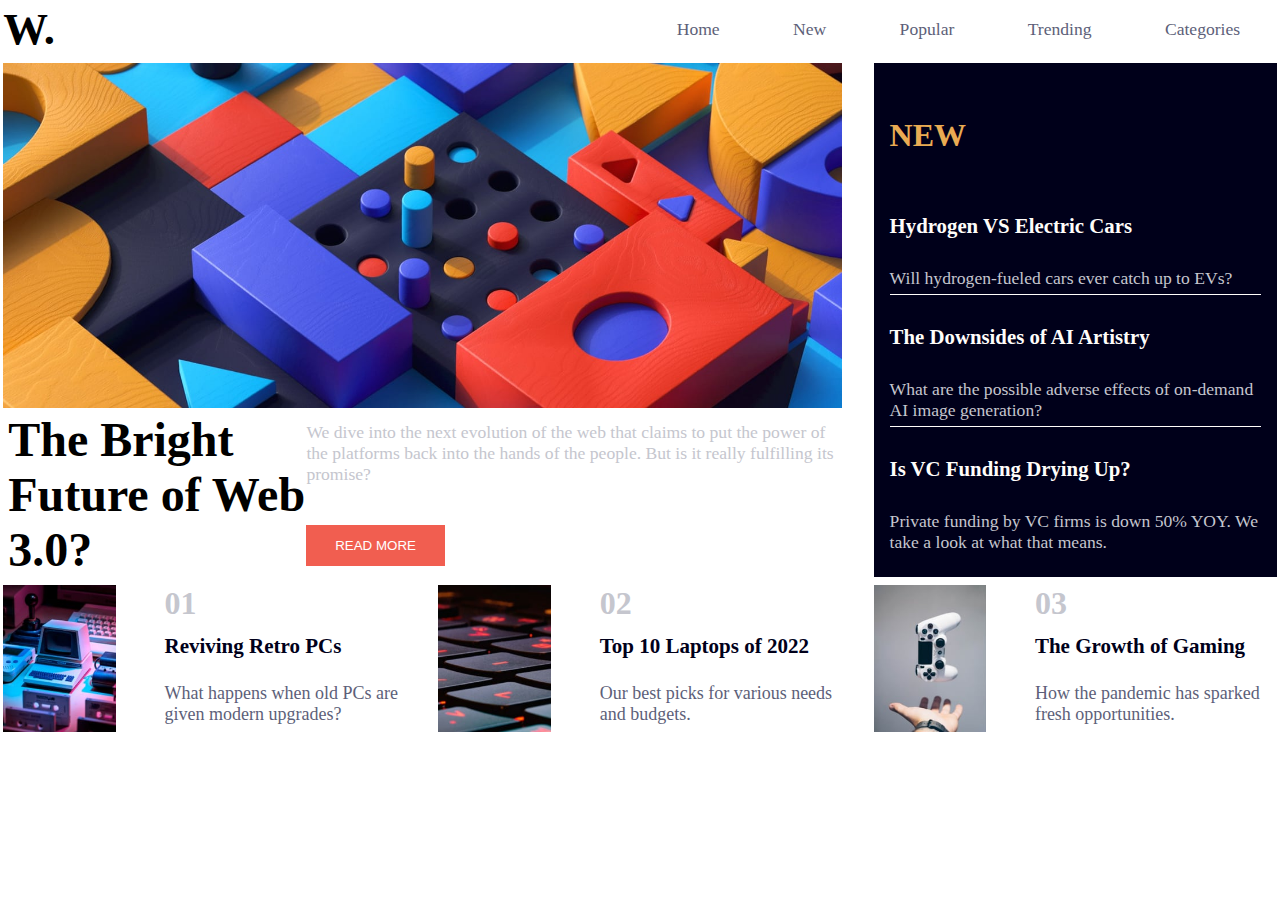
==== index.html @ d18aeab4 "Add files via upload" ====
<!DOCTYPE html>
<html lang="en">
<head>
  <meta charset="UTF-8">
  <meta http-equiv="X-UA-Compatible" content="IE=edge">
  <meta name="viewport" content="width=device-width, initial-scale=1.0">
  <link rel="stylesheet" href="./index.css">
  <title>Document</title>
</head>
<body>
   <div class="container">
     <div class="item one">
      <div class="iii ii"><p class="q">W.</p></div>
      <div class="ops"> 
        <div class="i"><a href="#" class="w">Home</a></div>
        <div class="i"><a href="#" class="w">New</a></div>
        <div class="i"><a href="#" class="w">Popular</a></div>
        <div class="i k"><a href="#" class="w">Trending</a></div>
        <div class="i k m"><a href="#" class="w">Categories</a></div>
      </div>
     </div>
     <div class="item two">
      <div class="i-d">
        <img src="./image/image-web-3-desktop.jpg" alt="image">
      </div>
      <div class="ii-d">
        <div class="p-i">
          <p class="p-a">The Bright Future of Web 3.0?</p>
        </div>
        <div class="p-ii">
          <p class="p-b">We dive into the next evolution of the web that claims to put the power of the platforms back into the hands of the people. But is it really fulfilling its promise?</p>
          <button><a href="./tesotomonialpro.html" target="_blank" style="text-decoration: none;color: white;">READ MORE</a></button>
        </div>
      </div>
     </div>
     <div class="item three">
      <div class="inner a">
        <p class="po">NEW</p>
      </div>
      <div class="inner b"><p class="poo">Hydrogen VS Electric Cars</p><p class="pooo"> Will hydrogen-fueled cars ever catch up to EVs? </p></div>
      <div class="inner c"><p class="poo"> The Downsides of AI Artistry</p><p class="pooo">What are the possible adverse effects of on-demand AI image generation?</p></div>
      <div class="inner d"><p class="poo">Is VC Funding Drying Up?</p><p class="pooo"> Private funding by VC firms is down 50% YOY. We take a look at what that means.</p></div>
     </div>
     <div class="item four">
       <div class="f-i">
        <img src="./image/image-retro-pcs.jpg" alt="machineryimage">
       </div>
       <div class="f-ii">
        <p class="pp-i">01</p>
        <p class="pp-ii">Reviving Retro PCs </p>
        <p class="pp-iii">What happens when old PCs are given modern upgrades?</p>
       </div>
     </div>
     <div class="item five">
       <div class="f-i">
        <img src="./image/image-top-laptops.jpg" alt="keyboardimage">
       </div>
       <div class="f-ii">
        <p class="pp-i">02</p>
        <p class="pp-ii">Top 10 Laptops of 2022</p>
        <p class="pp-iii">Our best picks for various needs and budgets.</p>
       </div>
     </div>
     <div class="item six">
       <div class="f-i" >
        <img src="./image/image-gaming-growth.jpg" alt="gameimage" style="object-fit: cover;">
       </div>
       <div class="f-ii">
        <p class="pp-i">03</p>
        <p class="pp-ii">The Growth of Gaming</p>
        <p class="pp-iii">How the pandemic has sparked fresh opportunities.</p>
       </div>
     </div>
   </div>
</body>
</html>
---- index.css ----
*{
  padding: 0;
  margin: 0;
  box-sizing: border-box;
}
.container{
  width:100%;
  height: auto;
  padding: 0.2rem;
  display: grid;
  grid-template-columns: repeat(3,1fr);
  grid-template-areas: 
  "one one one"
  "two two three"
  "four five six"
  ;
  grid-gap: 0.5rem 2rem;
}
.one{
  grid-area: one;
  display: flex;
  flex-direction: row;
}
.ops,.iii{
  width: 50%;
}
.w:hover{
  color: hsl(5, 85%, 63%);
}
.ops{
  display: flex;
  flex-direction: row;
  justify-content: space-around;
}
.iii{
  display: grid;
  place-items: center start;
}
.q{
  font-weight: 800;
  font-size: 2.8rem;
}
.i{
  display: grid;
  place-items: center;
}
.w{
  text-decoration: none;
  font-size: 1.1em;
  color: hsl(236, 13%, 42%);
}
.ops{
  display: flex; 
  flex-direction:row;
}
.two{
  grid-area: two;
  height: auto;
}
.p-ii button:hover{
  background-color: hsl(240, 100%, 5%);
}
.three{
  grid-area: three;
  padding: 1.5rem 1rem;
  display: grid;
  grid-template-columns: repeat(1,1fr);
  background-color: hsl(240, 100%, 5%);
}
.inner{
  height: auto;
}
.a{
  display: grid;
  place-items: center start;
}
.c , .d{
  margin-top: 5px;
  border-top: 1px solid hsl(36, 100%, 99%);
}
.b,.c,.d{
  display: grid;
  grid-template-columns: repeat(1,1fr);
  grid-template-rows: repeat(1,1fr);
  align-items: center;
}
.po{
  font-weight: 800;
  font-size: 2rem;
  color: hsl(35, 77%, 62%);
}
.poo{
  color: hsl(36, 100%, 99%);
  font-weight: 600;
  font-size: 1.3rem;
}
.pooo{
  color: hsl(233, 8%, 79%);
  font-weight: 500;
  font-size: 1.1rem;
}
.four{
  grid-area: four;
}
.five{
  grid-area: five;
}
.six{
  grid-area: six;
}
.i-d{
  width: 100%;
  height: auto;
}
.i-d img{
  width: 100%;
  height: 100%;
}
.ii-d{
  display: flex;
  justify-content: space-between;
  align-items: center;
  flex-wrap: nowrap;
}
.p-i{
  width: 36%;
  margin-left: 5px;
  height: auto;
}
.p-ii{
  width: 64%;
  margin-right: 5px;
  height: auto;
}
.p-a{
  font-weight: 800;
  font-size: 3rem;
}
.p-b{
  font-size: 1.1rem;
  color: hsl(233, 8%, 79%);
}
.p-ii button{
  background-color:  hsl(5, 85%, 63%);
  border: none;
  margin-top: 2.5rem;
  padding: 0.8rem 1.8rem;
}
.pp-ii:hover{
  color:hsl(5, 85%, 63%);
  cursor: pointer;
}
.poo:hover{
  color: hsl(35, 77%, 62%);
  cursor: pointer;
}
.f-i{
  height: 100%;
  width: 28%;
}
.f-i img{
  width: 100%;
  height: 100%;
}
.f-ii{
  /* margin-left: 1.5rem;  */
  width: 60%;
 display: grid;
 grid-template-columns: repeat(1,1fr);
 grid-template-rows: repeat(3,1fr);
}
.four , .five , .six{
  display: flex;
  justify-content: space-between;
}
.pp-i{
  font-size: 2rem;
  font-weight: 800;
  color: hsl(233, 8%, 79%);
}
.pp-ii{
  font-size: 21px;
  font-weight: 700;
  color: hsl(240, 100%, 5%);
}
.pp-iii{
  font-size: 18px;
  font-weight: 400;
  color: hsl(236, 13%, 42%);
}
@media screen and (max-width:400px) {
  .container{
    grid-template-columns: repeat(1,1fr);
    padding: 2px 5px;   
    grid-template-areas: "one" "two" "three" "four"  "five" "six";
  }
  .i-d , .f-i img{
    width: 100%;
  }
  .f-i{
    width: 25%;
  }
  .f-ii{
    width: 70%;
  }
  .three{
    height: auto;
  }
  .k{
    display: none;
  }
  .p-i,.p-ii{
    width: 100%;
    height: auto;
    margin: 0;
  }
  .ii-d{
    flex-wrap: wrap;
  }
  .a{
    margin-bottom: 8px;
  }
}
@media  screen and (max-width:1100px) and (min-width:700px){
  .container{
    grid-template-columns: repeat(2,1fr);
    grid-template-areas: 
    "one one"
    "two two"
    "three four"
    "five six"
    ;

  }
}
@media screen and (max-width:700px) and (min-width:400px){
  .container{
    grid-template-columns: repeat(1,1fr);
    grid-template-areas: "one" "two" "three" "four" "five" "six";
  }
  .m{
    display: none;
  }
}
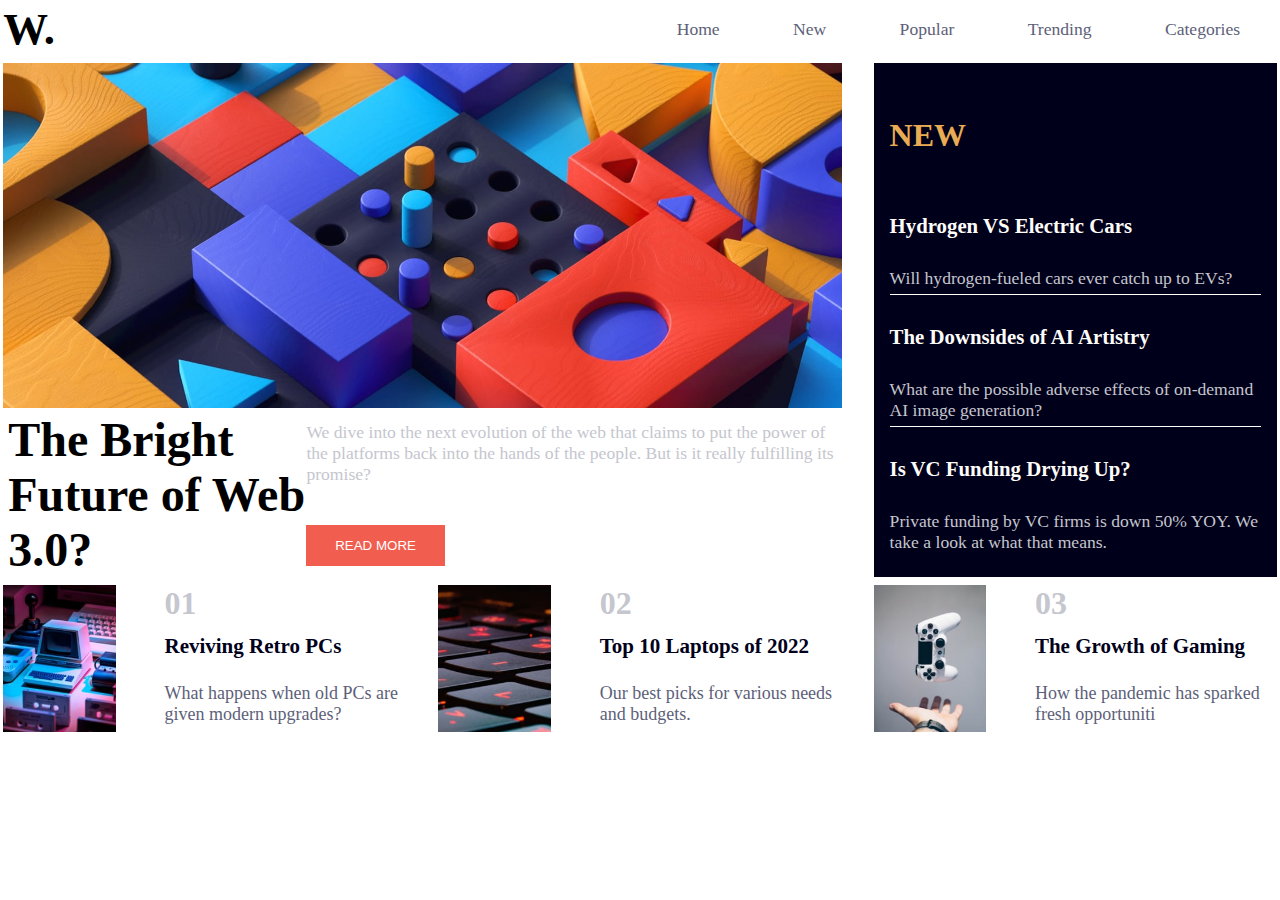
==== commit 950df695: "Update index.html" ====
--- a/index.html
+++ b/index.html
@@ -68,9 +68,9 @@
        <div class="f-ii">
         <p class="pp-i">03</p>
         <p class="pp-ii">The Growth of Gaming</p>
-        <p class="pp-iii">How the pandemic has sparked fresh opportunities.</p>
+        <p class="pp-iii">How the pandemic has sparked fresh opportuniti</p>
        </div>
      </div>
    </div>
 </body>
-</html>+</html>
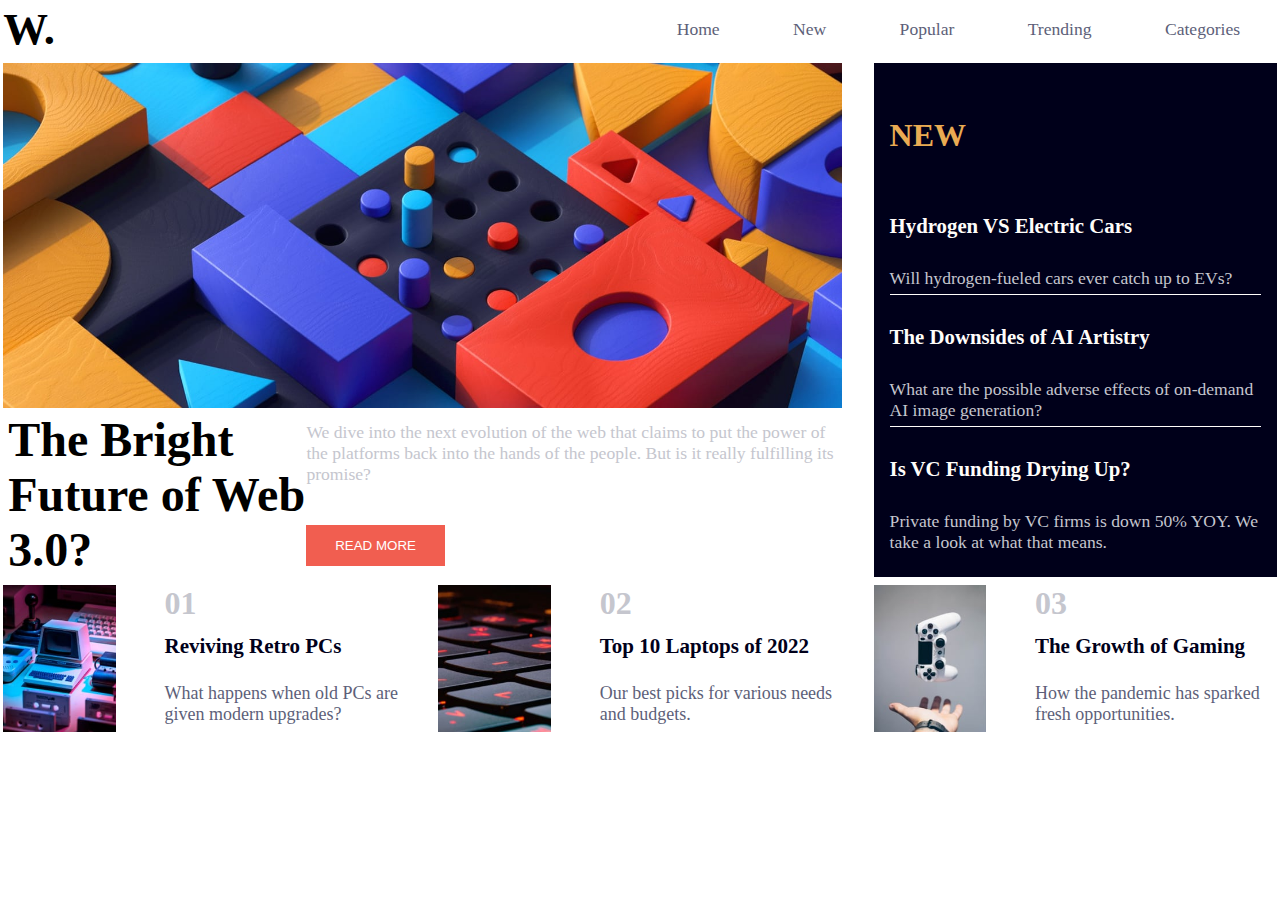
==== commit 50730215: "Update index.html" ====
--- a/index.html
+++ b/index.html
@@ -68,7 +68,7 @@
        <div class="f-ii">
         <p class="pp-i">03</p>
         <p class="pp-ii">The Growth of Gaming</p>
-        <p class="pp-iii">How the pandemic has sparked fresh opportuniti</p>
+        <p class="pp-iii">How the pandemic has sparked fresh opportunities.</p>
        </div>
      </div>
    </div>
